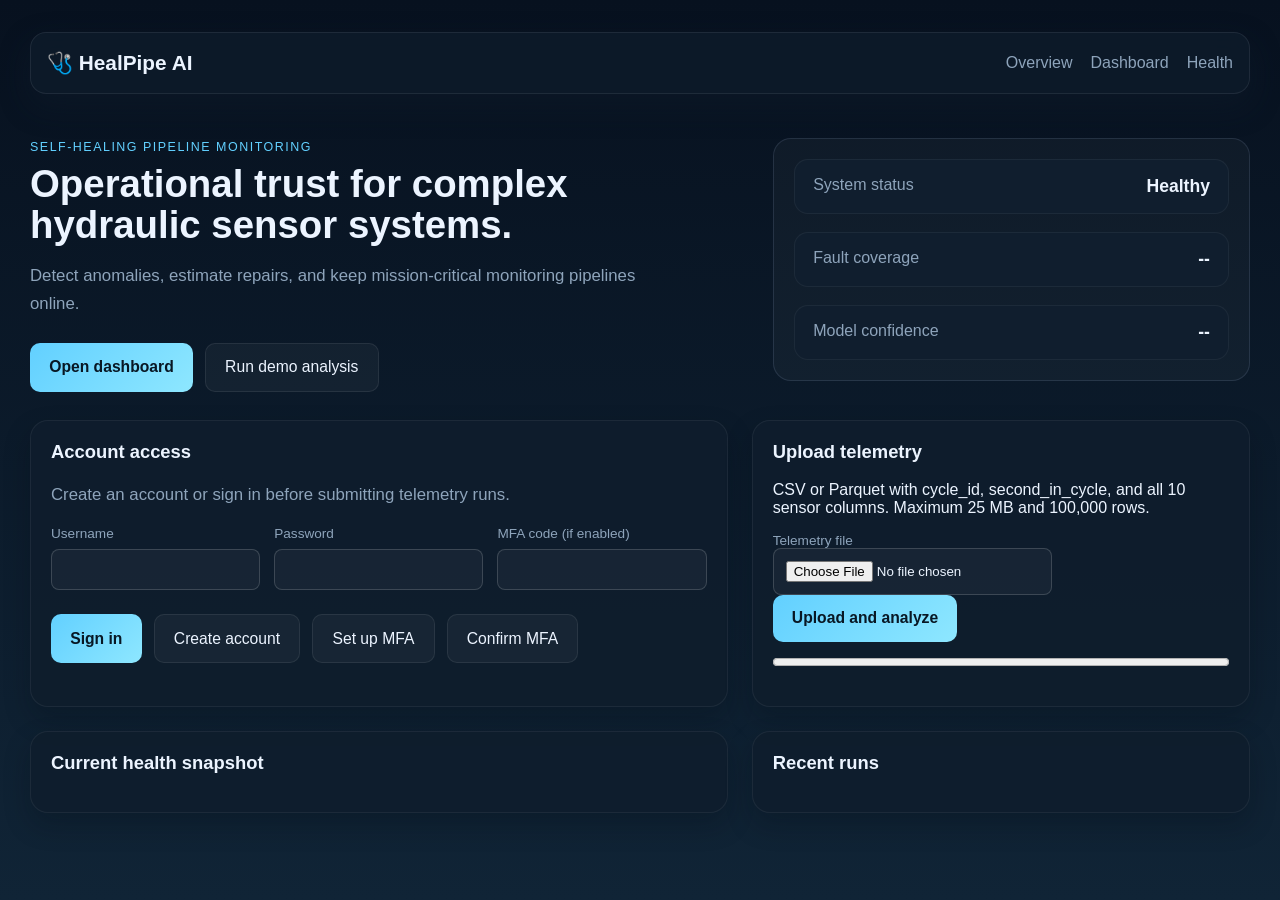
==== templates/index.html @ 7a00c6ab "Add entire HealPipe-AI application code structures cleanly" ====
<!DOCTYPE html>
<html lang="en">
<head>
    <meta charset="UTF-8" />
    <meta name="viewport" content="width=device-width, initial-scale=1.0" />
    <title>HealPipe AI</title>
    <link rel="stylesheet" href="/static/styles.css" />
</head>
<body>
    <div class="page-shell">
        <nav class="topbar">
            <div class="brand">🩺 HealPipe AI</div>
            <div class="nav-links">
                <a href="/">Overview</a>
                <a href="/dashboard">Dashboard</a>
                <a href="/api/health">Health</a>
            </div>
        </nav>

        <header class="hero" id="overview">
            <div>
                <p class="eyebrow">Self-healing pipeline monitoring</p>
                <h1>Operational trust for complex hydraulic sensor systems.</h1>
                <p class="subtitle">
                    Detect anomalies, estimate repairs, and keep mission-critical monitoring pipelines online.
                </p>
                <div class="cta-row">
                    <a class="primary" href="/dashboard">Open dashboard</a>
                    <button class="secondary" id="demoRunButton">Run demo analysis</button>
                </div>
            </div>
            <div class="hero-panel">
                <div class="metric-card">
                    <span>System status</span>
                    <strong id="systemStatus">Healthy</strong>
                </div>
                <div class="metric-card">
                    <span>Fault coverage</span>
                    <strong id="faultCoverage">--</strong>
                </div>
                <div class="metric-card">
                    <span>Model confidence</span>
                    <strong id="modelConfidence">--</strong>
                </div>
            </div>
        </header>

        <main class="content-grid">
            <section class="panel" id="accountPanel">
                <h2>Account access</h2>
                <p class="subtitle">Create an account or sign in before submitting telemetry runs.</p>
                <div class="form-grid">
                    <label>Username<input id="authUsername" autocomplete="username" minlength="3" maxlength="80" /></label>
                    <label>Password<input id="authPassword" type="password" autocomplete="current-password" minlength="12" /></label>
                    <label>MFA code (if enabled)<input id="mfaCode" inputmode="numeric" maxlength="6" /></label>
                </div>
                <div class="cta-row">
                    <button class="primary" id="loginButton">Sign in</button>
                    <button class="secondary" id="registerButton">Create account</button>
                    <button class="secondary" id="mfaSetupButton">Set up MFA</button>
                    <button class="secondary" id="mfaConfirmButton">Confirm MFA</button>
                </div>
                <p id="authMessage" role="status" aria-live="polite"></p>
            </section>
            <section class="panel">
                <h2>Upload telemetry</h2>
                <p>CSV or Parquet with cycle_id, second_in_cycle, and all 10 sensor columns. Maximum 25 MB and 100,000 rows.</p>
                <form id="uploadForm">
                    <label for="telemetryFile">Telemetry file</label>
                    <input id="telemetryFile" type="file" accept=".csv,.parquet" required />
                    <button class="primary" type="submit">Upload and analyze</button>
                    <progress id="uploadProgress" max="100" value="0" hidden></progress>
                    <p id="uploadStatus" role="status" aria-live="polite"></p>
                </form>
            </section>
            <section class="panel">
                <h2>Current health snapshot</h2>
                <div id="overviewCards" class="card-grid"></div>
            </section>
            <section class="panel">
                <h2>Recent runs</h2>
                <div id="runsTable" class="runs-list"></div>
            </section>
        </main>
    </div>

    <script src="/static/app.js"></script>
</body>
</html>
---- static/styles.css ----
:root {
    --bg: #07111f;
    --panel: #0f1d2d;
    --panel-alt: #13263b;
    --muted: #8ea4bb;
    --text: #ecf4ff;
    --primary: #62d0ff;
    --secondary: #7ef0b6;
    --warning: #f5b85c;
    --danger: #ff7d7d;
    --shadow: rgba(16, 28, 44, 0.45);
}

* { box-sizing: border-box; }

html, body {
    margin: 0;
    font-family: "Segoe UI", Tahoma, sans-serif;
    background: linear-gradient(180deg, #07111f 0%, #102436 100%);
    color: var(--text);
}

body {
    min-height: 100vh;
}

.page-shell {
    max-width: 1260px;
    margin: 0 auto;
    padding: 32px 20px 60px;
}

.topbar {
    display: flex;
    align-items: center;
    justify-content: space-between;
    gap: 20px;
    padding: 18px 16px;
    background: rgba(15, 29, 45, 0.7);
    border: 1px solid rgba(255, 255, 255, 0.08);
    border-radius: 16px;
    box-shadow: 0 12px 30px var(--shadow);
    backdrop-filter: blur(12px);
}

.brand {
    font-weight: 700;
    font-size: 1.3rem;
}

.nav-links {
    display: flex;
    gap: 18px;
    flex-wrap: wrap;
}

.nav-links a {
    color: var(--muted);
    text-decoration: none;
    transition: color 0.2s ease;
}

.nav-links a:hover { color: var(--text); }

.hero {
    display: grid;
    grid-template-columns: 1.5fr 1fr;
    gap: 28px;
    margin-top: 34px;
    align-items: center;
}

.eyebrow {
    font-size: 0.78rem;
    text-transform: uppercase;
    letter-spacing: 0.12em;
    color: var(--primary);
    margin-bottom: 10px;
}

.hero h1, .dashboard-header h1 {
    margin: 0 0 16px;
    font-size: clamp(2.2rem, 3vw, 4rem);
    line-height: 1.05;
}

.subtitle {
    max-width: 620px;
    color: var(--muted);
    font-size: 1.05rem;
    line-height: 1.7;
}

.cta-row {
    display: flex;
    flex-wrap: wrap;
    gap: 12px;
    margin-top: 24px;
}

button, .primary, .secondary {
    border: none;
    border-radius: 10px;
    padding: 0.9rem 1.2rem;
    cursor: pointer;
    font-size: 0.98rem;
    text-decoration: none;
    display: inline-flex;
    align-items: center;
    justify-content: center;
    transition: transform 0.2s ease, opacity 0.2s ease;
}

.primary {
    background: linear-gradient(135deg, var(--primary), #8ee7ff);
    color: #081724;
    font-weight: 700;
}

.secondary {
    background: rgba(255, 255, 255, 0.04);
    color: var(--text);
    border: 1px solid rgba(255, 255, 255, 0.08);
}

button:hover, .primary:hover, .secondary:hover {
    transform: translateY(-1px);
}

.hero-panel {
    display: grid;
    gap: 18px;
    background: rgba(255,255,255,0.03);
    border: 1px solid rgba(189, 210, 255, 0.12);
    border-radius: 18px;
    padding: 20px;
}

.metric-card {
    display: flex;
    justify-content: space-between;
    background: rgba(17, 31, 47, 0.95);
    border: 1px solid rgba(255,255,255,0.05);
    border-radius: 14px;
    padding: 16px 18px;
    color: var(--muted);
}

.metric-card strong {
    color: var(--text);
    font-size: 1.1rem;
}

.content-grid, .dashboard-grid {
    display: grid;
    grid-template-columns: 1.4fr 1fr;
    gap: 24px;
    margin-top: 28px;
}

.panel {
    background: rgba(15, 29, 45, 0.9);
    border: 1px solid rgba(255,255,255,0.06);
    border-radius: 18px;
    padding: 20px;
    box-shadow: 0 12px 26px rgba(5, 10, 18, 0.25);
}

.panel h2 {
    margin-top: 0;
    margin-bottom: 18px;
    font-size: 1.15rem;
}

.panel-heading {
    display: flex;
    align-items: center;
    justify-content: space-between;
    gap: 16px;
}

select {
    padding: 9px 12px;
    color: var(--text);
    background: var(--panel-alt);
    border: 1px solid rgba(255,255,255,0.16);
    border-radius: 8px;
}

.card-grid {
    display: grid;
    grid-template-columns: repeat(2, minmax(150px, 1fr));
    gap: 14px;
}

.stat-box {
    background: rgba(255,255,255,0.03);
    border: 1px solid rgba(255,255,255,0.06);
    border-radius: 12px;
    padding: 16px;
}

.stat-box label {
    display: block;
    color: var(--muted);
    font-size: 0.8rem;
    margin-bottom: 8px;
}

.stat-box strong {
    font-size: 1.5rem;
}

.form-grid {
    display: grid;
    grid-template-columns: repeat(auto-fit, minmax(180px, 1fr));
    gap: 14px;
}

label {
    display: grid;
    gap: 8px;
    color: var(--muted);
    font-size: 0.85rem;
}

input {
    min-width: 0;
    padding: 12px;
    color: var(--text);
    background: rgba(255,255,255,0.04);
    border: 1px solid rgba(255,255,255,0.16);
    border-radius: 8px;
}

input:focus-visible, button:focus-visible, a:focus-visible {
    outline: 3px solid var(--primary);
    outline-offset: 2px;
}

progress {
    display: block;
    width: 100%;
    margin-top: 12px;
}

.runs-list {
    display: grid;
    gap: 10px;
}

.run-item {
    display: flex;
    justify-content: space-between;
    gap: 12px;
    padding: 12px 14px;
    border-radius: 12px;
    background: rgba(255,255,255,0.03);
    border: 1px solid rgba(255,255,255,0.05);
}

.run-item small {
    color: var(--muted);
}

.badge {
    border-radius: 999px;
    padding: 6px 10px;
    font-size: 0.72rem;
    color: #081724;
    background: var(--secondary);
    font-weight: 700;
}

.dashboard-header {
    display: flex;
    justify-content: space-between;
    align-items: center;
    margin-top: 30px;
    margin-bottom: 20px;
    gap: 16px;
}

.chart-panel svg {
    width: 100%;
    height: 320px;
    background: rgba(255,255,255,0.02);
    border-radius: 12px;
    border: 1px solid rgba(255,255,255,0.03);
}

.audit-table {
    overflow: auto;
}

.audit-table table {
    width: 100%;
    border-collapse: collapse;
    min-width: 650px;
}

.audit-table th, .audit-table td {
    text-align: left;
    padding: 12px 10px;
    border-bottom: 1px solid rgba(255,255,255,0.07);
}

.audit-table th {
    color: var(--muted);
    font-weight: 600;
}

.status-pill {
    display: inline-block;
    padding: 6px 10px;
    border-radius: 999px;
    font-size: 0.7rem;
    letter-spacing: 0.03em;
    font-weight: 700;
    text-transform: uppercase;
}

.status-healthy { background: rgba(126, 240, 182, 0.2); color: #a7f9d0; }
.status-fault { background: rgba(255, 125, 125, 0.2); color: #ffb5b5; }
.status-warning { background: rgba(245, 184, 92, 0.2); color: #f9d7a6; }

.muted {
    color: var(--muted);
    line-height: 1.55;
}

.chart-legend {
    display: flex;
    flex-wrap: wrap;
    gap: 14px;
    margin: 12px 0;
    color: var(--muted);
    font-size: 0.82rem;
}

.chart-legend span {
    display: inline-flex;
    align-items: center;
    gap: 7px;
}

.chart-legend i {
    display: inline-block;
    width: 20px;
    height: 3px;
    background: currentColor;
}

.legend-reference { color: #c49aff; }
.legend-observed { color: #8ea4bb; }
.legend-repaired { color: #62d0ff; }
.legend-estimated { color: #c49aff; }
.legend-corrected { color: #ff7d7d; }
.legend-unresolved { color: #f5b85c; }

.checkbox-label {
    display: flex;
    align-items: center;
    gap: 8px;
}

.checkbox-label input {
    width: auto;
    min-width: auto;
}

.chart-point {
    cursor: pointer;
}

.chart-point:focus {
    outline: none;
    stroke: white;
    stroke-width: 3px;
}

.evaluation-grid {
    display: grid;
    grid-template-columns: repeat(2, minmax(0, 1fr));
    gap: 24px;
    margin-top: 20px;
}

.point-inspector {
    margin-top: 22px;
    padding: 18px;
    background: rgba(255,255,255,0.035);
    border: 1px solid rgba(255,255,255,0.08);
    border-radius: 12px;
}

.point-inspector pre {
    white-space: pre-wrap;
    overflow-wrap: anywhere;
    color: #cde1f5;
}

.matrix-cell {
    min-width: 68px;
    text-align: right !important;
}

.audit-table tr[data-point-index] {
    cursor: pointer;
}

.audit-table tr[data-point-index]:hover,
.audit-table tr[data-point-index]:focus {
    background: rgba(98, 208, 255, 0.08);
}

@media (max-width: 840px) {
    .hero, .content-grid, .dashboard-grid, .evaluation-grid {
        grid-template-columns: 1fr;
    }
}
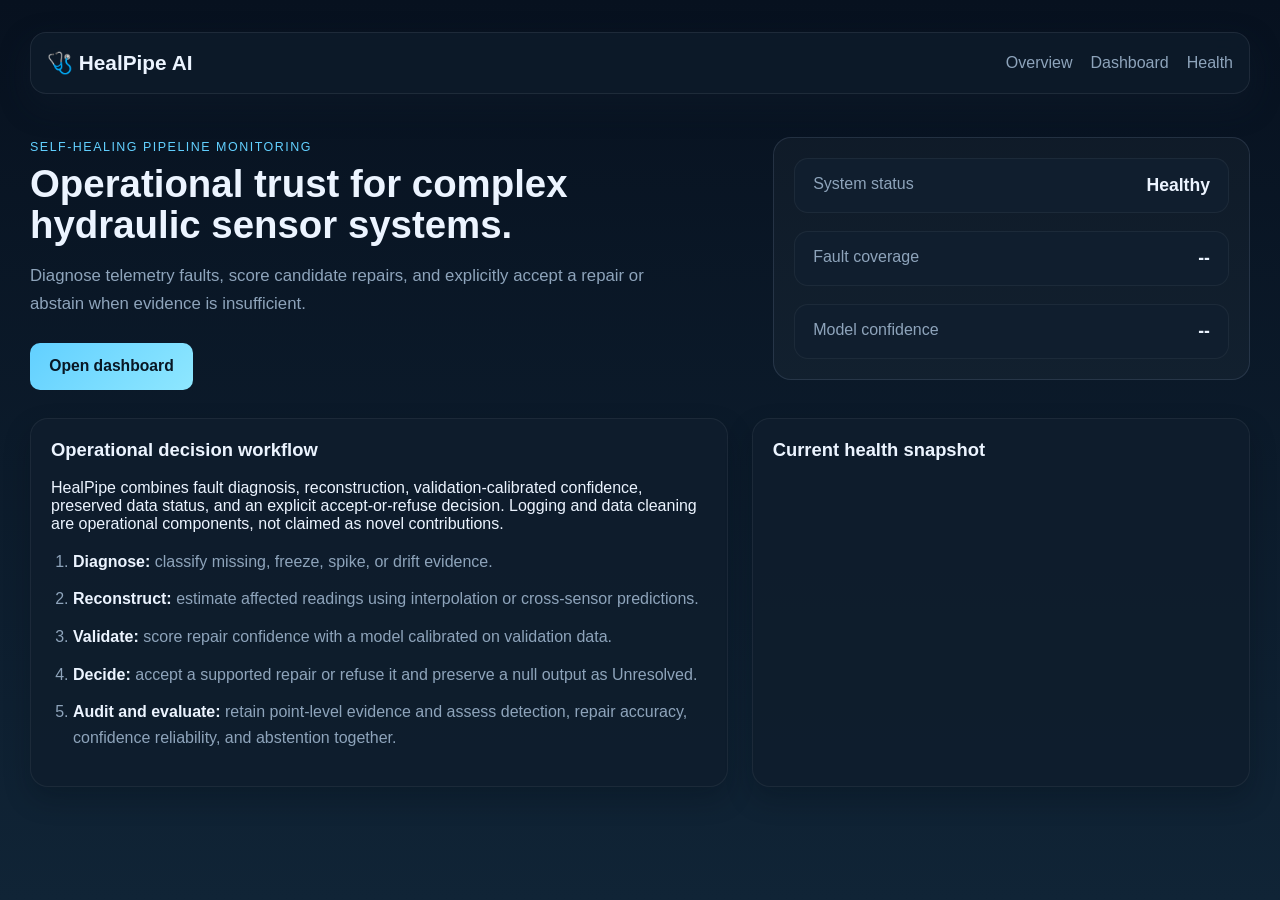
==== commit d0fe9e19: "Third commit" ====
--- a/templates/index.html
+++ b/templates/index.html
@@ -22,11 +22,10 @@
                 <p class="eyebrow">Self-healing pipeline monitoring</p>
                 <h1>Operational trust for complex hydraulic sensor systems.</h1>
                 <p class="subtitle">
-                    Detect anomalies, estimate repairs, and keep mission-critical monitoring pipelines online.
+                    Diagnose telemetry faults, score candidate repairs, and explicitly accept a repair or abstain when evidence is insufficient.
                 </p>
                 <div class="cta-row">
                     <a class="primary" href="/dashboard">Open dashboard</a>
-                    <button class="secondary" id="demoRunButton">Run demo analysis</button>
                 </div>
             </div>
             <div class="hero-panel">
@@ -46,40 +45,20 @@
         </header>
 
         <main class="content-grid">
-            <section class="panel" id="accountPanel">
-                <h2>Account access</h2>
-                <p class="subtitle">Create an account or sign in before submitting telemetry runs.</p>
-                <div class="form-grid">
-                    <label>Username<input id="authUsername" autocomplete="username" minlength="3" maxlength="80" /></label>
-                    <label>Password<input id="authPassword" type="password" autocomplete="current-password" minlength="12" /></label>
-                    <label>MFA code (if enabled)<input id="mfaCode" inputmode="numeric" maxlength="6" /></label>
-                </div>
-                <div class="cta-row">
-                    <button class="primary" id="loginButton">Sign in</button>
-                    <button class="secondary" id="registerButton">Create account</button>
-                    <button class="secondary" id="mfaSetupButton">Set up MFA</button>
-                    <button class="secondary" id="mfaConfirmButton">Confirm MFA</button>
-                </div>
-                <p id="authMessage" role="status" aria-live="polite"></p>
-            </section>
             <section class="panel">
-                <h2>Upload telemetry</h2>
-                <p>CSV or Parquet with cycle_id, second_in_cycle, and all 10 sensor columns. Maximum 25 MB and 100,000 rows.</p>
-                <form id="uploadForm">
-                    <label for="telemetryFile">Telemetry file</label>
-                    <input id="telemetryFile" type="file" accept=".csv,.parquet" required />
-                    <button class="primary" type="submit">Upload and analyze</button>
-                    <progress id="uploadProgress" max="100" value="0" hidden></progress>
-                    <p id="uploadStatus" role="status" aria-live="polite"></p>
-                </form>
+                <h2>Operational decision workflow</h2>
+                <p>HealPipe combines fault diagnosis, reconstruction, validation-calibrated confidence, preserved data status, and an explicit accept-or-refuse decision. Logging and data cleaning are operational components, not claimed as novel contributions.</p>
+                <ol class="workflow-list">
+                    <li><strong>Diagnose:</strong> classify missing, freeze, spike, or drift evidence.</li>
+                    <li><strong>Reconstruct:</strong> estimate affected readings using interpolation or cross-sensor predictions.</li>
+                    <li><strong>Validate:</strong> score repair confidence with a model calibrated on validation data.</li>
+                    <li><strong>Decide:</strong> accept a supported repair or refuse it and preserve a null output as Unresolved.</li>
+                    <li><strong>Audit and evaluate:</strong> retain point-level evidence and assess detection, repair accuracy, confidence reliability, and abstention together.</li>
+                </ol>
             </section>
             <section class="panel">
                 <h2>Current health snapshot</h2>
                 <div id="overviewCards" class="card-grid"></div>
-            </section>
-            <section class="panel">
-                <h2>Recent runs</h2>
-                <div id="runsTable" class="runs-list"></div>
             </section>
         </main>
     </div>
--- a/static/styles.css
+++ b/static/styles.css
@@ -158,6 +158,18 @@
     margin-top: 28px;
 }
 
+.workflow-list {
+    display: grid;
+    gap: 12px;
+    padding-left: 22px;
+    color: var(--muted);
+    line-height: 1.6;
+}
+
+.workflow-list strong {
+    color: var(--text);
+}
+
 .panel {
     background: rgba(15, 29, 45, 0.9);
     border: 1px solid rgba(255,255,255,0.06);
@@ -217,6 +229,21 @@
     gap: 14px;
 }
 
+.scenario-controls {
+    display: grid;
+    grid-template-columns: repeat(auto-fit, minmax(150px, 1fr));
+    gap: 14px;
+    align-items: end;
+}
+
+.scenario-results {
+    margin-top: 20px;
+}
+
+.scenario-results .card-grid {
+    margin-bottom: 12px;
+}
+
 label {
     display: grid;
     gap: 8px;
@@ -244,20 +271,7 @@
     margin-top: 12px;
 }
 
-.runs-list {
-    display: grid;
-    gap: 10px;
-}
-
-.run-item {
-    display: flex;
-    justify-content: space-between;
-    gap: 12px;
-    padding: 12px 14px;
-    border-radius: 12px;
-    background: rgba(255,255,255,0.03);
-    border: 1px solid rgba(255,255,255,0.05);
-}
+
 
 .run-item small {
     color: var(--muted);
